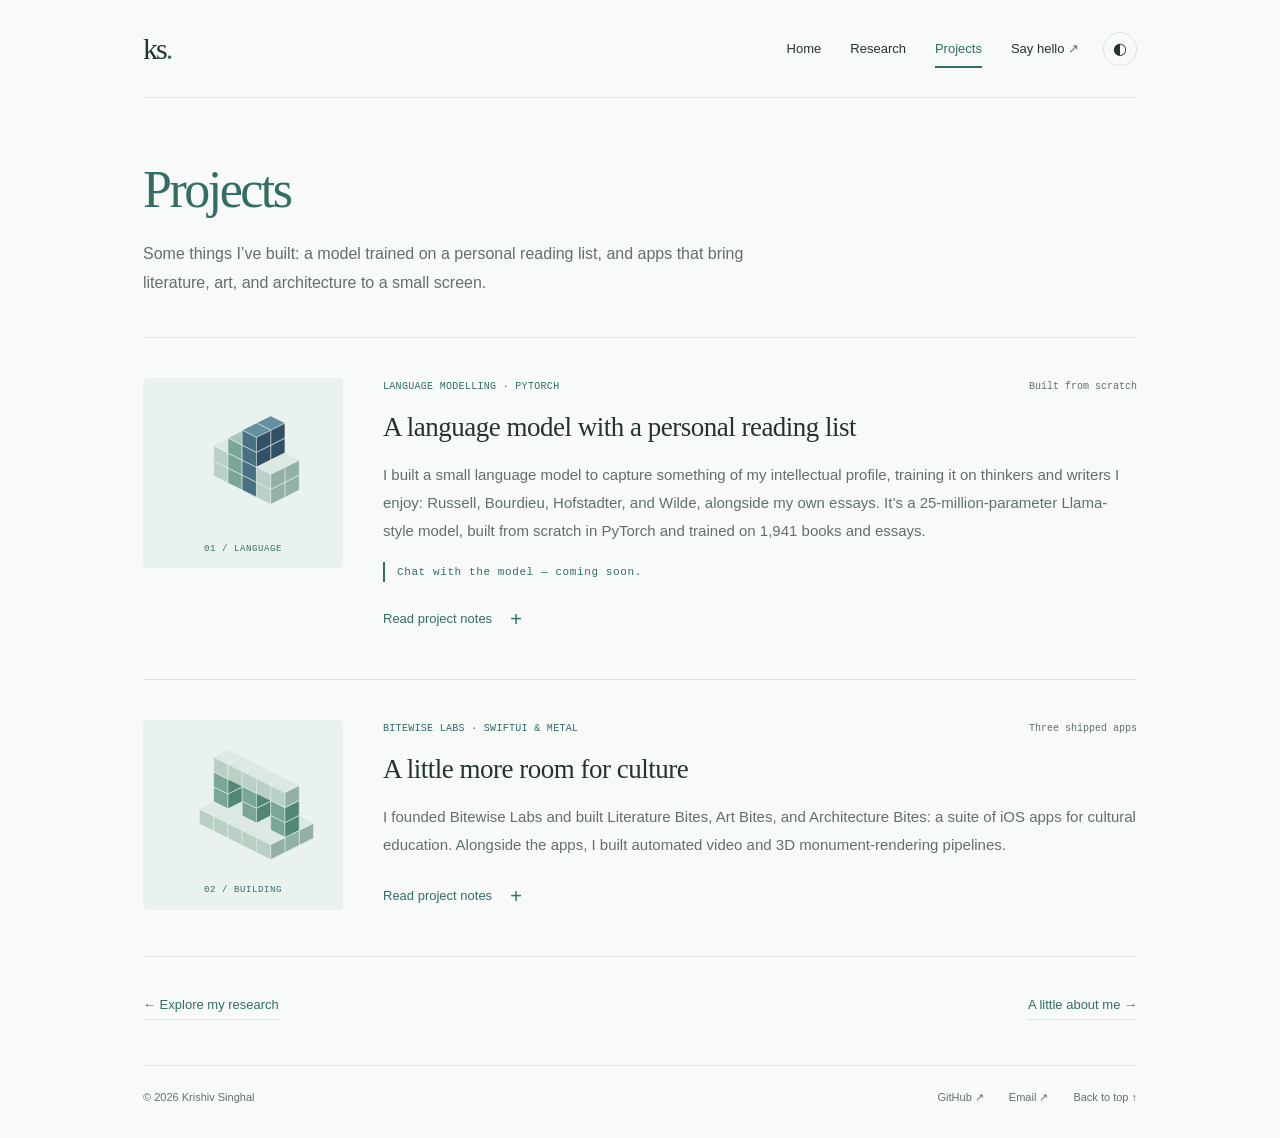
==== projects.html @ f32cc1f2 "Redesign personal site with dedicated research and project pages" ====
<!doctype html>
<html lang="en">
<head>
  <meta charset="utf-8"><meta name="viewport" content="width=device-width, initial-scale=1">
  <title>Projects — Krishiv Singhal</title>
  <meta name="description" content="A personal language model and the Bitewise Labs cultural education apps, built by Krishiv Singhal.">
  <meta name="theme-color" content="#fafaf8">
  <link rel="icon" type="image/svg+xml" href="data:image/svg+xml,%3Csvg xmlns='http://www.w3.org/2000/svg' viewBox='0 0 32 32'%3E%3Cpath fill='%23232b35' d='M16 2 29 9v14l-13 7L3 23V9z'/%3E%3Cpath fill='%23c8cdd3' d='m16 3 12 7-12 7L4 10z'/%3E%3Cpath fill='%23818c99' d='m4 11 11 7v11L4 23z'/%3E%3C/svg%3E">
  <link rel="stylesheet" href="style.css"><script src="script.js" defer></script>
</head>
<body>
<a class="skip" href="#main">Skip to content</a>
<div class="shell">
  <header><a class="monogram" href="index.html" aria-label="Krishiv Singhal, home">ks<span>.</span></a><nav aria-label="Main navigation"><a href="index.html">Home</a><a href="research.html">Research</a><a href="projects.html" aria-current="page">Projects</a><a href="mailto:ksinghal@andrew.cmu.edu">Say hello <span aria-hidden="true">↗</span></a></nav><button type="button" class="theme-toggle" data-theme-toggle aria-label="Switch to dark theme" hidden><span aria-hidden="true">◐</span></button></header>
  <main id="main">
    <section class="page-intro"><h1>Projects</h1><p>Some things I’ve built: a model trained on a personal reading list, and apps that bring literature, art, and architecture to a small screen.</p></section>
    <section class="work" aria-label="Selected projects">
      <article class="project" id="language-model"><div class="project-art"><svg data-voxel="books" viewBox="0 0 240 180" aria-hidden="true"></svg><span>01 / LANGUAGE</span></div><div class="project-copy"><div class="project-meta">LANGUAGE MODELLING · PYTORCH <span>Built from scratch</span></div><h2>A language model with a personal reading list</h2><p>I built a small language model to capture something of my intellectual profile, training it on thinkers and writers I enjoy: Russell, Bourdieu, Hofstadter, and Wilde, alongside my own essays. It’s a 25-million-parameter Llama-style model, built from scratch in PyTorch and trained on 1,941 books and essays.</p><p class="quiet">Chat with the model — coming soon.</p><details><summary aria-label="Read project notes for the language model">Read project notes <span aria-hidden="true">+</span></summary><div class="notes"><h3>Inside the implementation</h3><p>The model brings together byte-pair encoding, rotary position embeddings, grouped-query attention, RMSNorm, SwiGLU, and AdamW. Training used 212 million tokens drawn from books and essays.</p><h3>From text to transformer</h3><p>This project follows the language-model pipeline all the way from the choice of text to the mechanics of a transformer. Its scale makes the components tangible: the tokenizer, architecture, and training corpus are parts of the same system.</p></div></details></div></article>
      <article class="project" id="bites-suite"><div class="project-art"><svg data-voxel="museum" viewBox="0 0 240 180" aria-hidden="true"></svg><span>02 / BUILDING</span></div><div class="project-copy"><div class="project-meta">BITEWISE LABS · SWIFTUI & METAL <span>Three shipped apps</span></div><h2>A little more room for culture</h2><p>I founded Bitewise Labs and built Literature Bites, Art Bites, and Architecture Bites: a suite of iOS apps for cultural education. Alongside the apps, I built automated video and 3D monument-rendering pipelines.</p><details><summary aria-label="Read project notes for Bitewise Labs">Read project notes <span aria-hidden="true">+</span></summary><div class="notes"><h3>From content to a working product</h3><p>The suite brings literature, art, and architecture into three focused apps. The engineering spans the native SwiftUI experience, Metal, and the tools that produce visual content for the apps.</p><h3>Bringing the pieces together</h3><p>The three released apps bring together native software and educational content. The automated pipelines support the ongoing work of creating videos and rendering architectural models.</p><a class="text-link" href="https://bites-suite-website.vercel.app/">Visit Bites Suite <span aria-hidden="true">↗</span></a></div></details></div></article>
    </section>
    <nav class="page-nav" aria-label="Continue exploring"><a class="text-link" href="research.html">← Explore my research</a><a class="text-link" href="index.html#about">A little about me →</a></nav>
  </main>
  <footer><span>© 2026 Krishiv Singhal</span><a href="https://github.com/k191105">GitHub ↗</a><a href="mailto:ksinghal@andrew.cmu.edu">Email ↗</a><a href="#main">Back to top ↑</a></footer>
</div>
</body>
</html>
---- style.css ----
:root{--paper:#f8faf9;--ink:#25332f;--muted:#626f6a;--line:#d9e2de;--accent:#326d66;--tint:#eaf2ee;--panel:#f0f4f2;--blue:#42667a;--mono:ui-monospace,SFMono-Regular,Menlo,Consolas,monospace;color-scheme:light}
:root[data-theme=dark]{--paper:#17211f;--ink:#e6ece9;--muted:#a7b6af;--line:#354740;--accent:#94c7b5;--tint:#22372f;--panel:#1e2d27;--blue:#aac8d6;color-scheme:dark}
*{box-sizing:border-box}html{scroll-behavior:smooth;scroll-padding-top:35px}body{margin:0;background:var(--paper);color:var(--ink);font-family:Arial,Helvetica,sans-serif;font-size:15px;line-height:1.8;-webkit-font-smoothing:antialiased}::selection{background:#bedbce;color:#182c24}a{color:inherit;text-decoration:none}a:hover{color:var(--accent)}a,button,summary{-webkit-tap-highlight-color:transparent}a:focus-visible,button:focus-visible,summary:focus-visible{outline:2px solid var(--accent);outline-offset:5px}button{font:inherit;color:inherit;cursor:pointer}button:hover{color:var(--accent)}[hidden]{display:none!important}.shell{max-width:1090px;padding:0 48px;margin:auto}header{min-height:98px;display:flex;align-items:center;justify-content:space-between;gap:24px;border-bottom:1px solid var(--line)}.monogram{font-family:Georgia,serif;font-size:30px;letter-spacing:-2px}.monogram span{color:var(--accent)}nav{display:flex;align-items:center;gap:29px;font-size:13px}nav a{padding:8px 0;position:relative}nav a[aria-current=page]{color:var(--accent)}nav a[aria-current=page]:after{content:"";position:absolute;height:2px;background:var(--accent);bottom:0;left:0;right:0}nav span{color:var(--muted)}[data-theme-toggle]{background:transparent;border:1px solid var(--line);border-radius:50%;width:34px;height:34px;line-height:1;display:grid;place-items:center;font-size:16px}
.intro{display:grid;grid-template-columns:1.45fr 1fr;gap:48px;align-items:center;padding:68px 0 60px}.intro-copy{min-width:0}h1{font-family:Georgia,'Times New Roman',serif;font-size:60px;font-weight:400;letter-spacing:-2.5px;line-height:1.13;margin:0 0 25px}.intro h1{color:var(--accent)}h1 span{color:var(--accent)}.intro-note{font-size:17px;line-height:1.8;max-width:510px;margin:0;color:var(--ink)}.intro-copy>p:not(.intro-note){color:var(--muted)}.hero-figure{margin:0;background:var(--tint);border-radius:5px;position:relative;padding:4px 0 20px;overflow:hidden;border:1px solid var(--line)}.hero-figure svg{width:100%;height:auto;display:block}.hero-figure button{display:block;margin:-26px auto 0;border:0;border-bottom:1px solid var(--line);background:transparent;padding:5px 0;font-family:var(--mono);font-size:10px;color:var(--accent);position:relative}.hero-figure figcaption{font-family:var(--mono);font-size:10px;text-align:center;color:var(--muted)}.voxel{transition:transform .3s ease}.hero-figure:hover .accent-voxel{transform:translateY(-3px)}
h2{font-family:Georgia,serif;font-size:25px;font-weight:400;line-height:1.3;letter-spacing:-.5px;margin:0}h3{font-family:Georgia,serif;font-size:27px;font-weight:400;letter-spacing:-.55px;line-height:1.3;margin:0 0 16px}.section-heading{display:flex;align-items:center;justify-content:space-between;gap:20px;border-bottom:1px solid var(--line);padding-bottom:22px}.eyebrow,.project-meta,.project-art>span,.quiet,.label{font-family:var(--mono);font-size:10px;letter-spacing:.6px;color:var(--muted)}.eyebrow{margin:0 0 18px}.text-link{font-size:13px;color:var(--accent);border-bottom:1px solid var(--line);padding-bottom:3px;display:inline-block;line-height:1.8}.text-link span{margin-left:10px}.inline-links{display:flex;flex-wrap:wrap;gap:22px}.about{display:grid;grid-template-columns:200px 1fr;gap:40px;border-top:1px solid var(--line);padding:42px 0 46px}.about>div{min-width:0}.about p{color:var(--muted);font-size:15px;line-height:1.85;margin:0 0 18px}.about p:last-child{margin:0}.about p a{color:var(--accent);text-decoration:underline;text-decoration-color:var(--line);text-underline-offset:4px}.pathways{display:grid;grid-template-columns:1fr 1fr;gap:20px;padding:0 0 40px}.pathway{display:block;position:relative;padding:28px 32px;background:var(--tint);border:1px solid var(--line);border-radius:5px;transition:border-color .2s,transform .2s}.pathway:nth-child(2){background:var(--panel)}.pathway:hover{border-color:var(--accent);transform:translateY(-3px)}.pathway h2,.pathway h3{font-size:26px;margin:8px 0 12px;color:var(--accent)}.pathway p{font-size:14px;color:var(--muted);margin:0;max-width:350px}.pathway .arrow{display:block;color:var(--accent);margin-top:15px;font-size:20px}.pathway .label{color:var(--accent)}
.page-intro{padding:63px 0 40px;max-width:700px}.page-intro h1{font-size:52px;color:var(--accent);margin-bottom:20px}.page-intro>p{color:var(--muted);font-size:16px;line-height:1.8;max-width:660px;margin:0}.project{display:grid;grid-template-columns:200px 1fr;gap:40px;padding:40px 0;border-top:1px solid var(--line)}.project-art{background:var(--tint);border-radius:4px;display:flex;flex-direction:column;align-items:center;justify-content:center;height:190px}.project-art svg{width:190px;height:143px}.project-art>span{font-size:9px;margin-top:8px;color:var(--accent)}.project-copy{min-width:0}.project-meta{display:flex;justify-content:space-between;gap:18px;font-size:10px;letter-spacing:.3px;margin:0 0 14px;color:var(--accent)}.project-meta>span{text-align:right;color:var(--muted);letter-spacing:0}.project-copy>p{color:var(--muted);font-size:15px;line-height:1.85;margin:0 0 17px}.project-copy>p.quiet{display:block;font-size:11px;color:var(--accent);border-left:2px solid var(--accent);padding-left:12px}.project-copy .inline-links{margin-top:16px}summary{display:flex;align-items:center;gap:18px;cursor:pointer;list-style:none;width:max-content;max-width:100%;font-size:13px;color:var(--accent);min-height:40px}summary::-webkit-details-marker{display:none}summary span{font-size:20px;line-height:1;transition:transform .2s}details[open] summary span{transform:rotate(45deg)}.notes{font-size:14px;line-height:1.85;color:var(--muted);padding:8px 0 2px;max-width:650px}.notes h4{font-size:14px;color:var(--ink);font-weight:500;margin:15px 0 8px}.notes p{margin:0 0 18px}.notes .text-link{margin-bottom:12px}.small-grid{display:grid;grid-template-columns:1fr 1fr;gap:38px;padding:30px 0 40px}.small-grid h3{font-size:24px}.small-grid p:not(.eyebrow){color:var(--muted);font-size:14px;margin:0 0 20px}.further{padding-top:34px}.page-nav{display:flex;align-items:center;justify-content:space-between;gap:24px;border-top:1px solid var(--line);padding:28px 0 45px;font-size:14px;color:var(--accent)}.contact{padding:32px 0 49px}.contact p{font-size:13px;color:var(--muted);margin:0 0 8px}.contact>a{font-family:Georgia,serif;font-size:29px;letter-spacing:-.5px;overflow-wrap:anywhere}.contact>a span{color:var(--accent);font-family:Arial,sans-serif;font-size:23px;margin-left:15px}footer{border-top:1px solid var(--line);display:flex;flex-wrap:wrap;align-items:center;gap:25px;padding:22px 0 30px;font-size:11px;color:var(--muted)}footer>span{margin-right:auto}.skip{position:absolute;left:20px;top:-100px;padding:10px;background:var(--paper);z-index:10}.skip:focus{top:10px}
@media(max-width:760px){.shell{padding:0 25px}header{min-height:85px}nav{gap:20px}.intro{grid-template-columns:1.35fr 1fr;gap:25px;padding:50px 0}h1{font-size:47px;letter-spacing:-1.8px}.intro-note{font-size:15px}.hero-figure button{font-size:9px;margin:-12px auto 0}.about,.project{grid-template-columns:150px 1fr;gap:25px}.project-art{height:155px}.project-art svg{width:145px;height:112px}.project-meta{display:block}.project-meta>span{display:block;text-align:left;margin-top:5px}.project-copy>p{font-size:14px}h3{font-size:24px}.pathway{padding:24px}.quiet{letter-spacing:0}.page-intro{padding:45px 0 35px}.page-intro h1{font-size:45px}}
@media(max-width:540px){.shell{padding:0 22px}header{gap:12px;min-height:82px}nav{gap:17px;font-size:12px}.monogram{font-size:28px}[data-theme-toggle]{width:30px;height:30px}.intro{grid-template-columns:1fr;gap:28px;padding:40px 0}.intro h1{font-size:46px;margin-bottom:20px}.intro-note{font-size:16px}.hero-figure{width:100%;max-width:310px;justify-self:center;padding-bottom:17px}.hero-figure svg{height:230px}.hero-figure button{margin:-10px auto 0;font-size:10px}.about{grid-template-columns:1fr;gap:20px;padding:32px 0}.about p{font-size:14px}.pathways,.small-grid{grid-template-columns:1fr;gap:16px}.pathways{padding-bottom:16px}.pathway{padding:25px}.pathway h2{font-size:25px}.pathway .arrow{position:absolute;right:24px;top:16px}.page-intro h1{font-size:44px}.page-intro>p{font-size:15px}.project{grid-template-columns:1fr;gap:23px;padding:30px 0}.project-art{height:150px;align-items:flex-start;position:relative}.project-art svg{height:143px;width:195px;margin-left:12px}.project-art>span{position:absolute;right:17px;bottom:15px;font-size:9px}.project-copy>p{font-size:14px}.project-meta{font-size:10px}h3{font-size:25px}.notes{font-size:14px}.section-heading .quiet{display:none}.page-nav{font-size:13px}.contact>a{font-size:24px}.contact>a span{margin-left:6px}footer{font-size:10px;gap:18px}}
@media(prefers-reduced-motion:reduce){html{scroll-behavior:auto}*,*:before,*:after{transition:none!important}.pathway:hover,.hero-figure:hover .accent-voxel{transform:none}}

.project-copy>h2{font-size:27px;margin-bottom:16px}.notes h3{font-family:Arial,Helvetica,sans-serif;font-size:14px;color:var(--ink);font-weight:500;letter-spacing:0;margin:15px 0 8px}header nav{margin-left:auto}@media(max-width:540px){header{gap:14px}.project-copy>h2{font-size:25px}}
@media(max-width:540px){nav{gap:15px}nav a[href^="mailto:"]{display:none}}
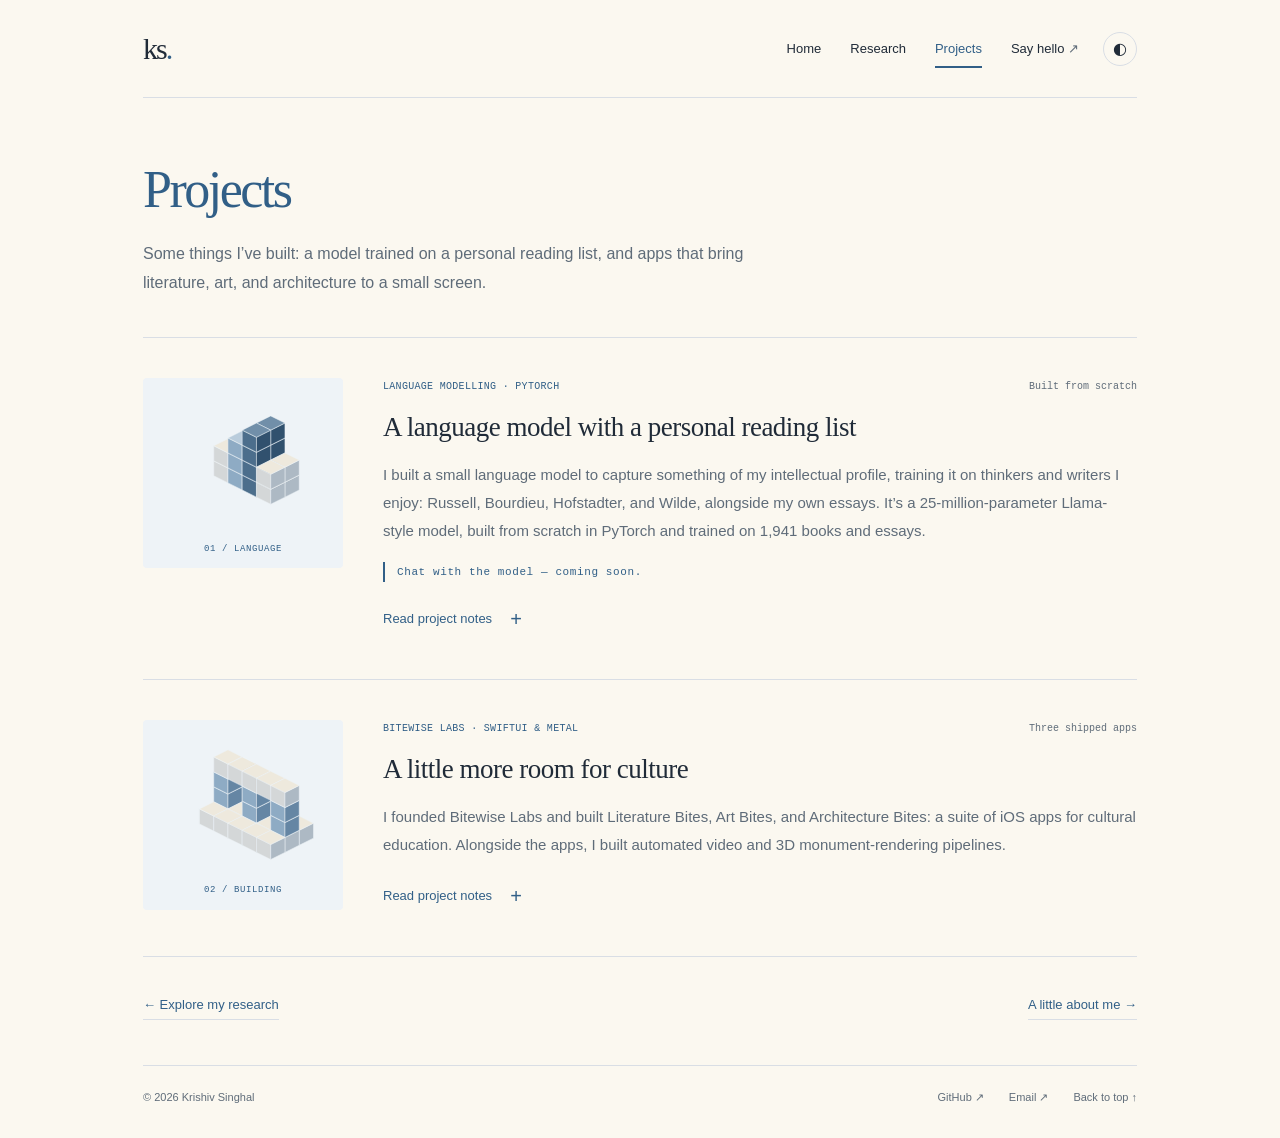
==== commit 55d3a42e: "Refresh published palette assets on projects.html" ====
--- a/projects.html
+++ b/projects.html
@@ -6,7 +6,7 @@
   <meta name="description" content="A personal language model and the Bitewise Labs cultural education apps, built by Krishiv Singhal.">
   <meta name="theme-color" content="#fafaf8">
   <link rel="icon" type="image/svg+xml" href="data:image/svg+xml,%3Csvg xmlns='http://www.w3.org/2000/svg' viewBox='0 0 32 32'%3E%3Cpath fill='%23232b35' d='M16 2 29 9v14l-13 7L3 23V9z'/%3E%3Cpath fill='%23c8cdd3' d='m16 3 12 7-12 7L4 10z'/%3E%3Cpath fill='%23818c99' d='m4 11 11 7v11L4 23z'/%3E%3C/svg%3E">
-  <link rel="stylesheet" href="style.css"><script src="script.js" defer></script>
+  <link rel="stylesheet" href="style.css?v=20261001"><script src="script.js?v=20261001" defer></script>
 </head>
 <body>
 <a class="skip" href="#main">Skip to content</a>
--- a/style.css
+++ b/style.css
@@ -1,6 +1,6 @@
-:root{--paper:#f8faf9;--ink:#25332f;--muted:#626f6a;--line:#d9e2de;--accent:#326d66;--tint:#eaf2ee;--panel:#f0f4f2;--blue:#42667a;--mono:ui-monospace,SFMono-Regular,Menlo,Consolas,monospace;color-scheme:light}
-:root[data-theme=dark]{--paper:#17211f;--ink:#e6ece9;--muted:#a7b6af;--line:#354740;--accent:#94c7b5;--tint:#22372f;--panel:#1e2d27;--blue:#aac8d6;color-scheme:dark}
-*{box-sizing:border-box}html{scroll-behavior:smooth;scroll-padding-top:35px}body{margin:0;background:var(--paper);color:var(--ink);font-family:Arial,Helvetica,sans-serif;font-size:15px;line-height:1.8;-webkit-font-smoothing:antialiased}::selection{background:#bedbce;color:#182c24}a{color:inherit;text-decoration:none}a:hover{color:var(--accent)}a,button,summary{-webkit-tap-highlight-color:transparent}a:focus-visible,button:focus-visible,summary:focus-visible{outline:2px solid var(--accent);outline-offset:5px}button{font:inherit;color:inherit;cursor:pointer}button:hover{color:var(--accent)}[hidden]{display:none!important}.shell{max-width:1090px;padding:0 48px;margin:auto}header{min-height:98px;display:flex;align-items:center;justify-content:space-between;gap:24px;border-bottom:1px solid var(--line)}.monogram{font-family:Georgia,serif;font-size:30px;letter-spacing:-2px}.monogram span{color:var(--accent)}nav{display:flex;align-items:center;gap:29px;font-size:13px}nav a{padding:8px 0;position:relative}nav a[aria-current=page]{color:var(--accent)}nav a[aria-current=page]:after{content:"";position:absolute;height:2px;background:var(--accent);bottom:0;left:0;right:0}nav span{color:var(--muted)}[data-theme-toggle]{background:transparent;border:1px solid var(--line);border-radius:50%;width:34px;height:34px;line-height:1;display:grid;place-items:center;font-size:16px}
+:root{--paper:#fbf8f0;--ink:#202b38;--muted:#5f6c79;--line:#d9dee5;--accent:#315f87;--tint:#eef3f7;--panel:#f3eee4;--blue:#315f87;--mono:ui-monospace,SFMono-Regular,Menlo,Consolas,monospace;color-scheme:light}
+:root[data-theme=dark]{--paper:#18212b;--ink:#e8edf2;--muted:#b0bcc8;--line:#394858;--accent:#9fc3e1;--tint:#223244;--panel:#2b2a29;--blue:#9fc3e1;color-scheme:dark}
+*{box-sizing:border-box}html{scroll-behavior:smooth;scroll-padding-top:35px}body{margin:0;background:var(--paper);color:var(--ink);font-family:Arial,Helvetica,sans-serif;font-size:15px;line-height:1.8;-webkit-font-smoothing:antialiased}::selection{background:#c8dced;color:#1d3448}a{color:inherit;text-decoration:none}a:hover{color:var(--accent)}a,button,summary{-webkit-tap-highlight-color:transparent}a:focus-visible,button:focus-visible,summary:focus-visible{outline:2px solid var(--accent);outline-offset:5px}button{font:inherit;color:inherit;cursor:pointer}button:hover{color:var(--accent)}[hidden]{display:none!important}.shell{max-width:1090px;padding:0 48px;margin:auto}header{min-height:98px;display:flex;align-items:center;justify-content:space-between;gap:24px;border-bottom:1px solid var(--line)}.monogram{font-family:Georgia,serif;font-size:30px;letter-spacing:-2px}.monogram span{color:var(--accent)}nav{display:flex;align-items:center;gap:29px;font-size:13px}nav a{padding:8px 0;position:relative}nav a[aria-current=page]{color:var(--accent)}nav a[aria-current=page]:after{content:"";position:absolute;height:2px;background:var(--accent);bottom:0;left:0;right:0}nav span{color:var(--muted)}[data-theme-toggle]{background:transparent;border:1px solid var(--line);border-radius:50%;width:34px;height:34px;line-height:1;display:grid;place-items:center;font-size:16px}
 .intro{display:grid;grid-template-columns:1.45fr 1fr;gap:48px;align-items:center;padding:68px 0 60px}.intro-copy{min-width:0}h1{font-family:Georgia,'Times New Roman',serif;font-size:60px;font-weight:400;letter-spacing:-2.5px;line-height:1.13;margin:0 0 25px}.intro h1{color:var(--accent)}h1 span{color:var(--accent)}.intro-note{font-size:17px;line-height:1.8;max-width:510px;margin:0;color:var(--ink)}.intro-copy>p:not(.intro-note){color:var(--muted)}.hero-figure{margin:0;background:var(--tint);border-radius:5px;position:relative;padding:4px 0 20px;overflow:hidden;border:1px solid var(--line)}.hero-figure svg{width:100%;height:auto;display:block}.hero-figure button{display:block;margin:-26px auto 0;border:0;border-bottom:1px solid var(--line);background:transparent;padding:5px 0;font-family:var(--mono);font-size:10px;color:var(--accent);position:relative}.hero-figure figcaption{font-family:var(--mono);font-size:10px;text-align:center;color:var(--muted)}.voxel{transition:transform .3s ease}.hero-figure:hover .accent-voxel{transform:translateY(-3px)}
 h2{font-family:Georgia,serif;font-size:25px;font-weight:400;line-height:1.3;letter-spacing:-.5px;margin:0}h3{font-family:Georgia,serif;font-size:27px;font-weight:400;letter-spacing:-.55px;line-height:1.3;margin:0 0 16px}.section-heading{display:flex;align-items:center;justify-content:space-between;gap:20px;border-bottom:1px solid var(--line);padding-bottom:22px}.eyebrow,.project-meta,.project-art>span,.quiet,.label{font-family:var(--mono);font-size:10px;letter-spacing:.6px;color:var(--muted)}.eyebrow{margin:0 0 18px}.text-link{font-size:13px;color:var(--accent);border-bottom:1px solid var(--line);padding-bottom:3px;display:inline-block;line-height:1.8}.text-link span{margin-left:10px}.inline-links{display:flex;flex-wrap:wrap;gap:22px}.about{display:grid;grid-template-columns:200px 1fr;gap:40px;border-top:1px solid var(--line);padding:42px 0 46px}.about>div{min-width:0}.about p{color:var(--muted);font-size:15px;line-height:1.85;margin:0 0 18px}.about p:last-child{margin:0}.about p a{color:var(--accent);text-decoration:underline;text-decoration-color:var(--line);text-underline-offset:4px}.pathways{display:grid;grid-template-columns:1fr 1fr;gap:20px;padding:0 0 40px}.pathway{display:block;position:relative;padding:28px 32px;background:var(--tint);border:1px solid var(--line);border-radius:5px;transition:border-color .2s,transform .2s}.pathway:nth-child(2){background:var(--panel)}.pathway:hover{border-color:var(--accent);transform:translateY(-3px)}.pathway h2,.pathway h3{font-size:26px;margin:8px 0 12px;color:var(--accent)}.pathway p{font-size:14px;color:var(--muted);margin:0;max-width:350px}.pathway .arrow{display:block;color:var(--accent);margin-top:15px;font-size:20px}.pathway .label{color:var(--accent)}
 .page-intro{padding:63px 0 40px;max-width:700px}.page-intro h1{font-size:52px;color:var(--accent);margin-bottom:20px}.page-intro>p{color:var(--muted);font-size:16px;line-height:1.8;max-width:660px;margin:0}.project{display:grid;grid-template-columns:200px 1fr;gap:40px;padding:40px 0;border-top:1px solid var(--line)}.project-art{background:var(--tint);border-radius:4px;display:flex;flex-direction:column;align-items:center;justify-content:center;height:190px}.project-art svg{width:190px;height:143px}.project-art>span{font-size:9px;margin-top:8px;color:var(--accent)}.project-copy{min-width:0}.project-meta{display:flex;justify-content:space-between;gap:18px;font-size:10px;letter-spacing:.3px;margin:0 0 14px;color:var(--accent)}.project-meta>span{text-align:right;color:var(--muted);letter-spacing:0}.project-copy>p{color:var(--muted);font-size:15px;line-height:1.85;margin:0 0 17px}.project-copy>p.quiet{display:block;font-size:11px;color:var(--accent);border-left:2px solid var(--accent);padding-left:12px}.project-copy .inline-links{margin-top:16px}summary{display:flex;align-items:center;gap:18px;cursor:pointer;list-style:none;width:max-content;max-width:100%;font-size:13px;color:var(--accent);min-height:40px}summary::-webkit-details-marker{display:none}summary span{font-size:20px;line-height:1;transition:transform .2s}details[open] summary span{transform:rotate(45deg)}.notes{font-size:14px;line-height:1.85;color:var(--muted);padding:8px 0 2px;max-width:650px}.notes h4{font-size:14px;color:var(--ink);font-weight:500;margin:15px 0 8px}.notes p{margin:0 0 18px}.notes .text-link{margin-bottom:12px}.small-grid{display:grid;grid-template-columns:1fr 1fr;gap:38px;padding:30px 0 40px}.small-grid h3{font-size:24px}.small-grid p:not(.eyebrow){color:var(--muted);font-size:14px;margin:0 0 20px}.further{padding-top:34px}.page-nav{display:flex;align-items:center;justify-content:space-between;gap:24px;border-top:1px solid var(--line);padding:28px 0 45px;font-size:14px;color:var(--accent)}.contact{padding:32px 0 49px}.contact p{font-size:13px;color:var(--muted);margin:0 0 8px}.contact>a{font-family:Georgia,serif;font-size:29px;letter-spacing:-.5px;overflow-wrap:anywhere}.contact>a span{color:var(--accent);font-family:Arial,sans-serif;font-size:23px;margin-left:15px}footer{border-top:1px solid var(--line);display:flex;flex-wrap:wrap;align-items:center;gap:25px;padding:22px 0 30px;font-size:11px;color:var(--muted)}footer>span{margin-right:auto}.skip{position:absolute;left:20px;top:-100px;padding:10px;background:var(--paper);z-index:10}.skip:focus{top:10px}
